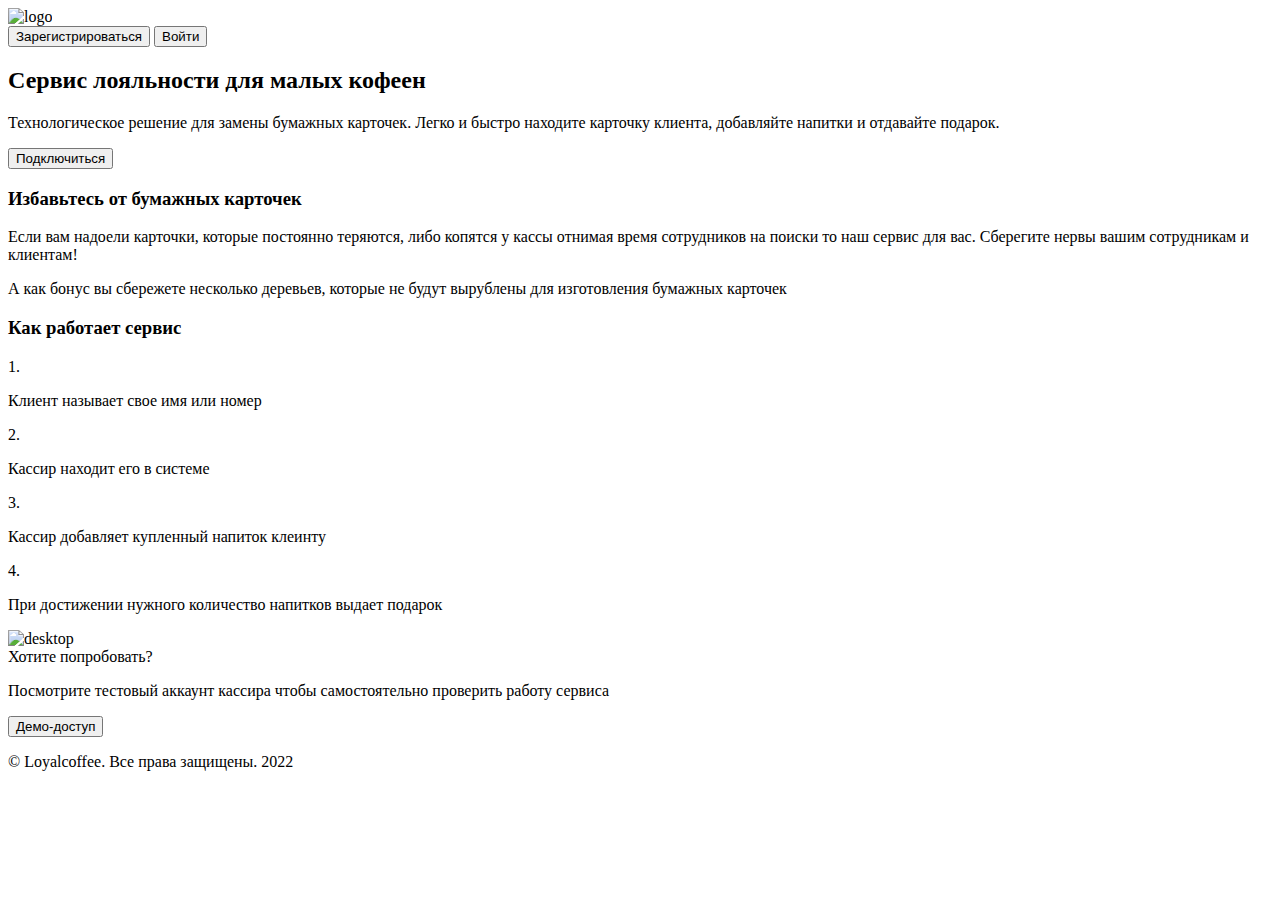
==== templates/index.html @ 98e23208 "Initialize Flask project" ====
<html lang="en">
  <head>
    <meta charset="UTF-8" />
    <meta http-equiv="X-UA-Compatible" content="IE=edge" />
    <meta name="viewport" content="width=device-width, initial-scale=1.0" />
    <link rel="preconnect" href="https://fonts.googleapis.com" />
    <link rel="preconnect" href="https://fonts.gstatic.com" crossorigin />
    <link
      href="https://fonts.googleapis.com/css2?family=Inter:wght@400;500;700&family=Lato:wght@400;700&family=Mulish:wght@400;500;700&family=Trispace&display=swap"
      rel="stylesheet"
    />
    <link rel="stylesheet" href="static/style.css" />
    <title>Cafe Loyalty</title>
  </head>
  <body>
    <div class="wrapper">
      <header class="header">
        <nav class="nav">
          <div class="nav__logo">
            <img src="static/images/logo.png" alt="logo" class="nav__logo-img" />
          </div>
          <div class="nav__buttons">
            <button class="btn btn--reg">Зарегистрироваться</button>
            <button class="btn btn--login">Войти</button>
          </div>
        </nav>
      </header>

      <main class="main">
        <section class="section-first">
          <div class="section-first__box-left">
            <h2 class="section-first__heading">
              Сервис лояльности для малых кофеен
            </h2>
            <p class="section-first__text">
              Технологическое решение для замены бумажных карточек. Легко и
              быстро находите карточку клиента, добавляйте напитки и отдавайте
              подарок.
            </p>
            <button class="btn btn--login">Подключиться</button>
          </div>
          <div class="section-first__box-right">
            <img src="static/images/section-1.png" alt="" class="section-first__img" />
          </div>
        </section>

        <section class="section-second">
          <div class="section-second__box-left">
            <img src="static/images/section-2.png" alt="" class="section-first__img" />
          </div>
          <div class="section-second__box-right">
            <h3 class="section-second__heading">
              Избавьтесь от бумажных карточек
            </h3>
            <p class="section-first__text">
              Если вам надоели карточки, которые постоянно теряются, либо
              копятся у кассы отнимая время сотрудников на поиски то наш сервис
              для вас. Сберегите нервы вашим сотрудникам и клиентам!
            </p>
            <p class="section-first__text">
              А как бонус вы сбережете несколько деревьев, которые не будут
              вырублены для изготовления бумажных карточек
            </p>
          </div>
        </section>

        <section class="section-third">
          <div class="section-third__box-left">
            <h3 class="section-second__heading">Как работает сервис</h3>
            <div class="section-third__advantages">
              <div class="section-third__mini-block">
                <div class="section-third__num">1.</div>
                <p class="section-third__text">
                  Клиент называет свое имя или номер
                </p>
              </div>

              <div class="section-third__mini-block">
                <div class="section-third__num">2.</div>
                <p class="section-third__text">Кассир находит его в системе</p>
              </div>

              <div class="section-third__mini-block">
                <div class="section-third__num">3.</div>
                <p class="section-third__text">
                  Кассир добавляет купленный напиток клеинту
                </p>
              </div>

              <div class="section-third__mini-block">
                <div class="section-third__num">4.</div>
                <p class="section-third__text">
                  При достижении нужного количество напитков выдает подарок
                </p>
              </div>
            </div>
          </div>
          <!-- third box-left -->
          <div class="section-third__box-right">
            <img
              src="static/images/desktop.png"
              alt="desktop"
              class="section-third__img"
            />
          </div>
        </section>

        <section class="section-four">
          <div class="section-four__heading">Хотите попробовать?</div>
          <p class="section-four__text">
            Посмотрите тестовый аккаунт кассира чтобы самостоятельно проверить
            работу сервиса
          </p>
          <button class="btn btn--login">Демо-доступ</button>
        </section>
      </main>

      <footer class="footer">
        <p class="footer__text">© Loyalcoffee. Все права защищены. 2022</p>
      </footer>
    </div>
    <!-- wrapper -->
  </body>
</html>
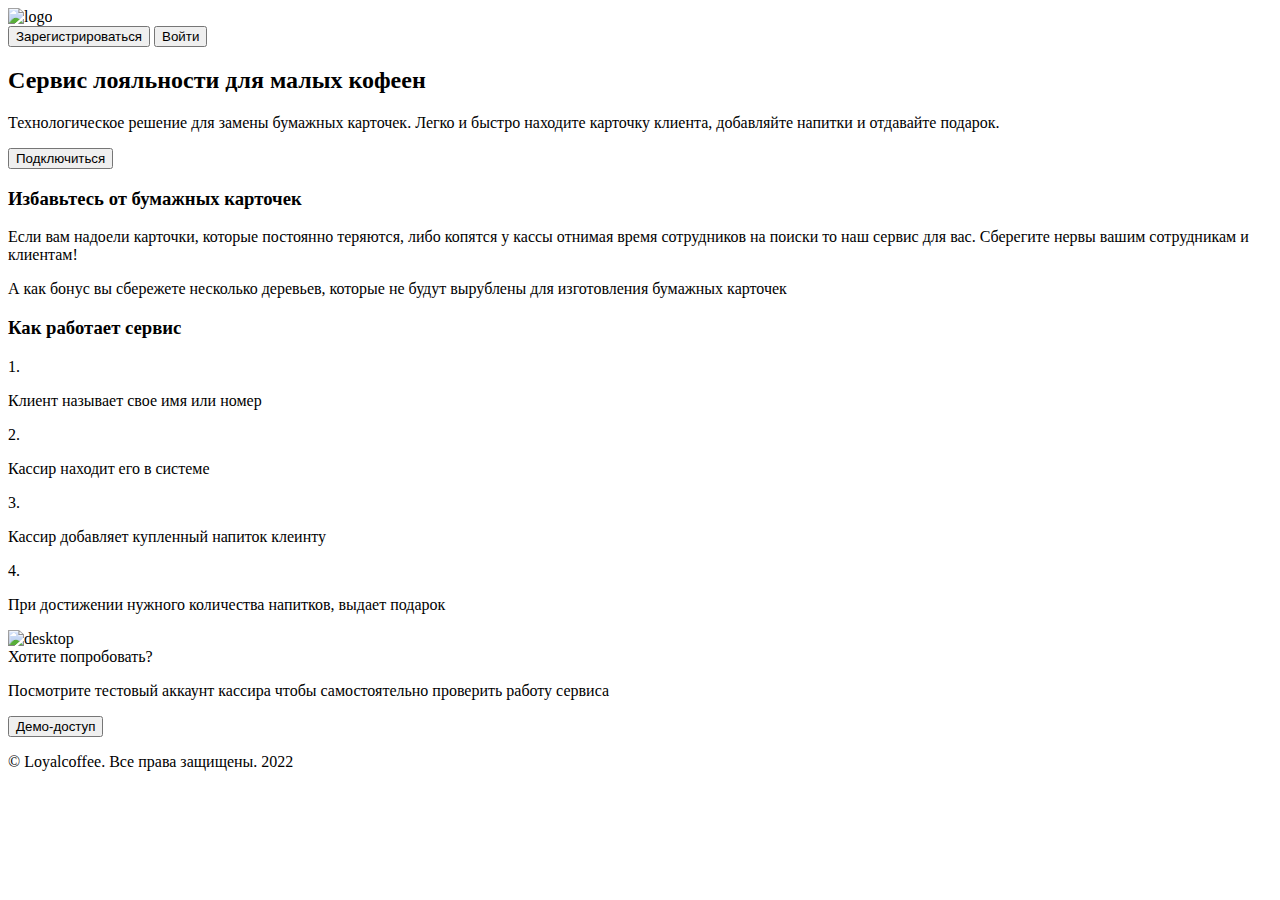
==== commit 3f796fde: "Correct grammar" ====
--- a/templates/index.html
+++ b/templates/index.html
@@ -90,7 +90,7 @@
               <div class="section-third__mini-block">
                 <div class="section-third__num">4.</div>
                 <p class="section-third__text">
-                  При достижении нужного количество напитков выдает подарок
+                  При достижении нужного количества напитков, выдает подарок
                 </p>
               </div>
             </div>
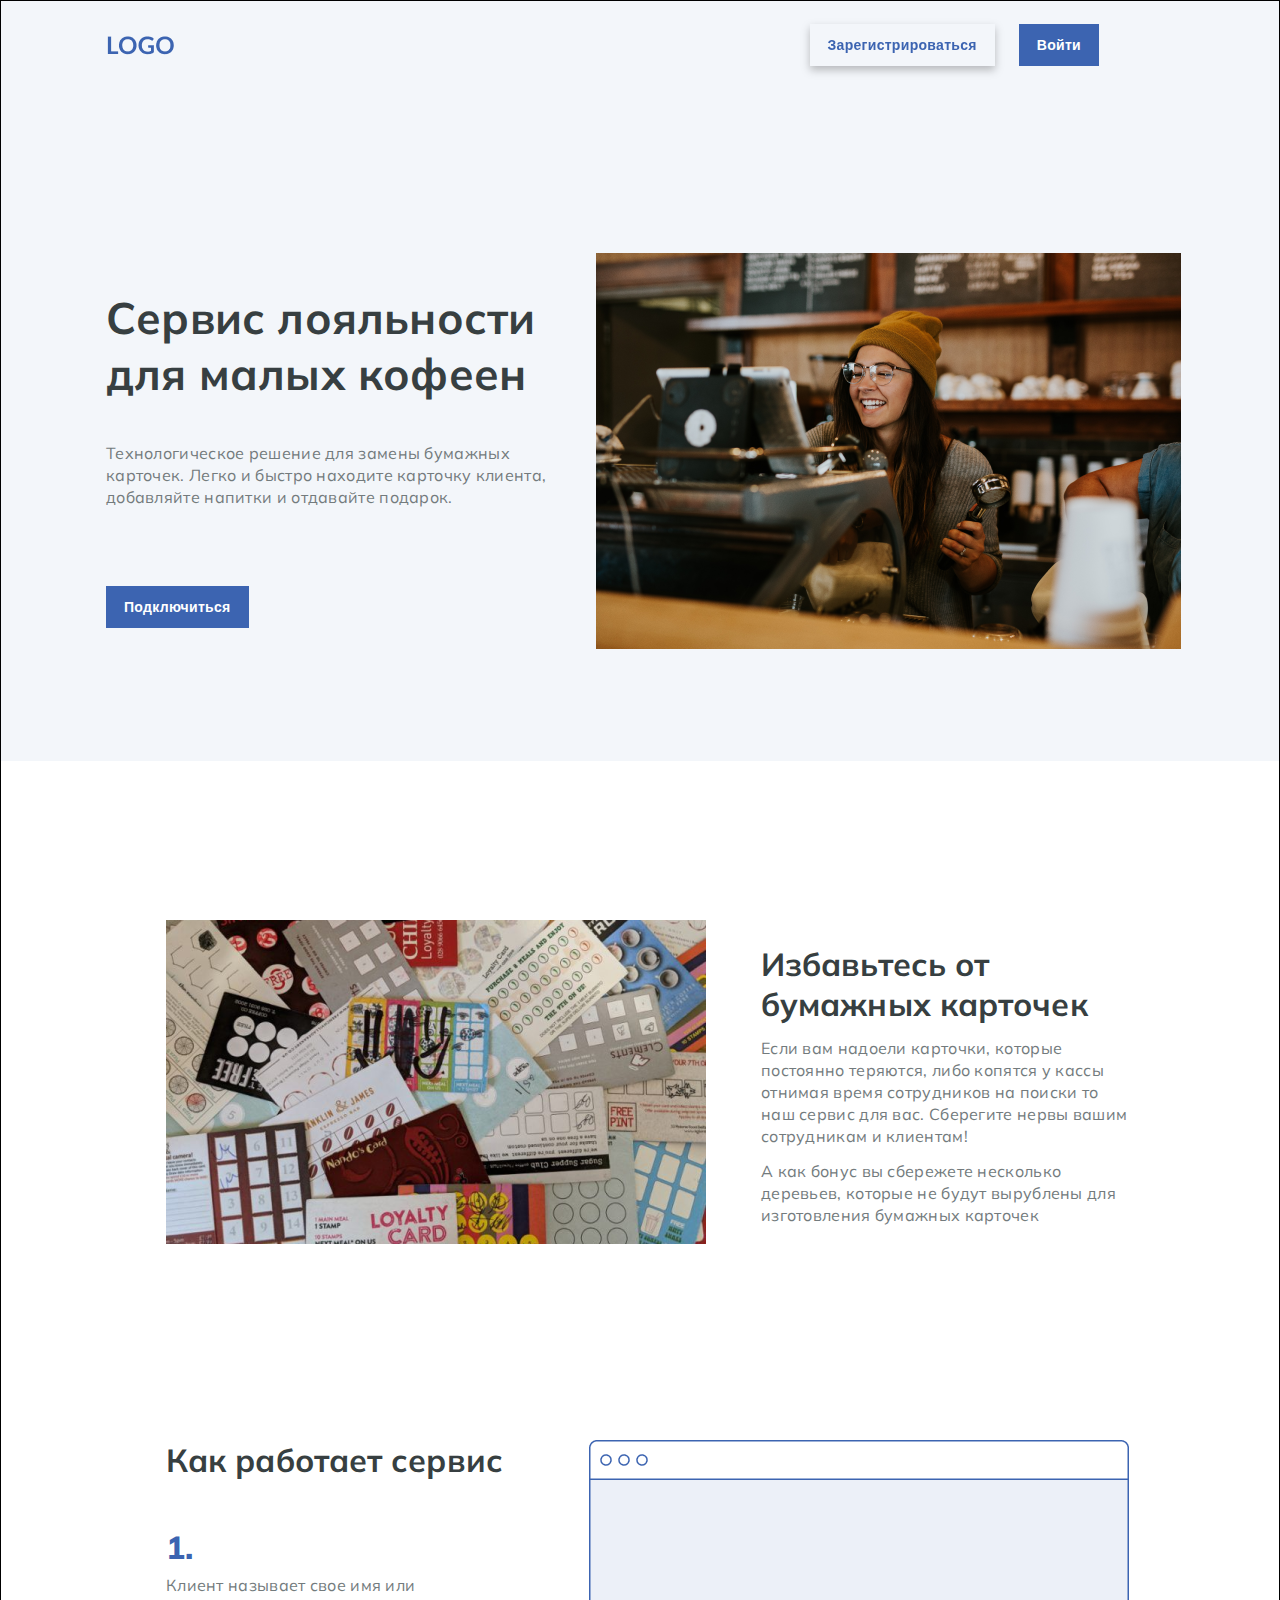
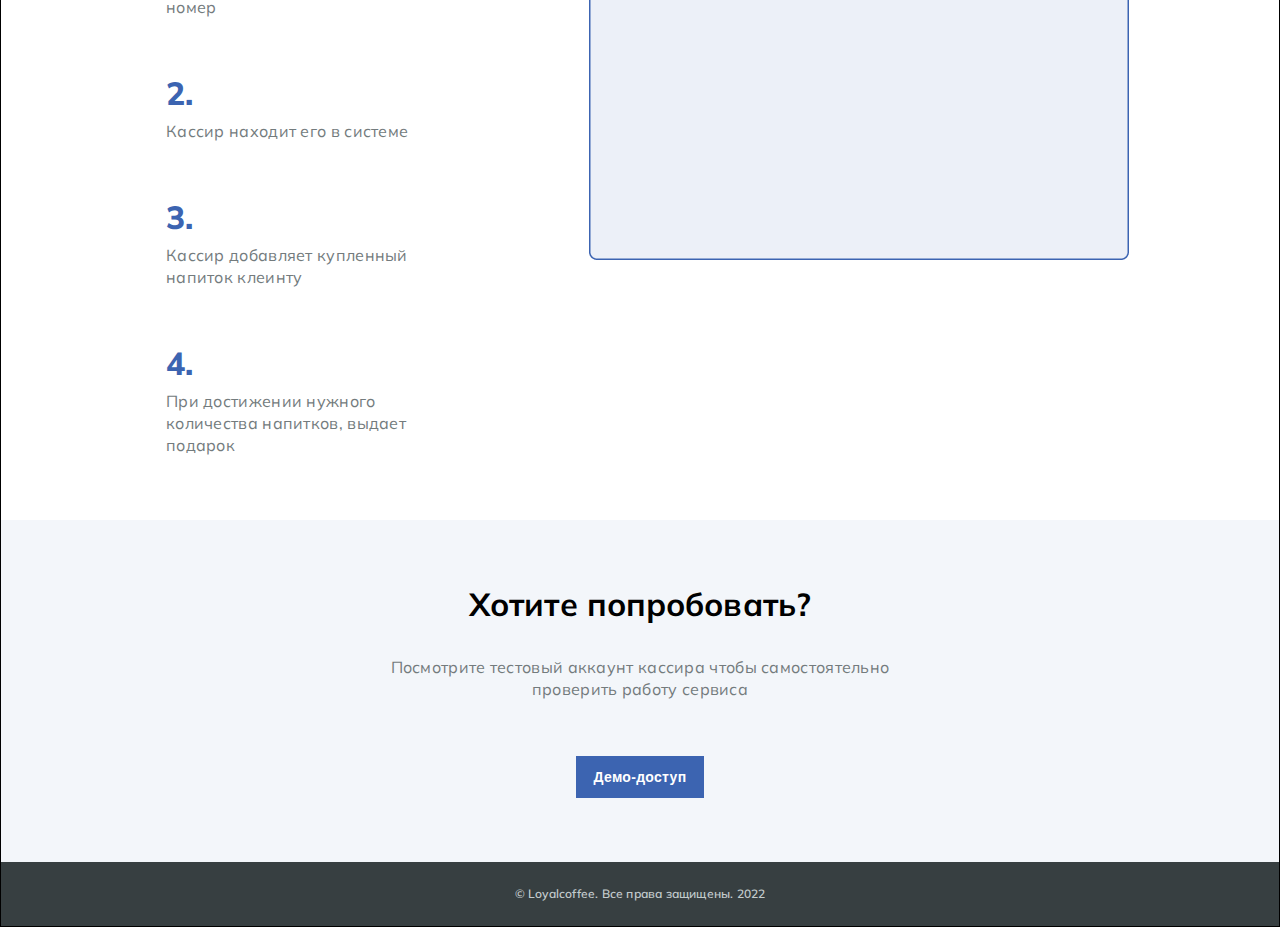
==== commit 7230b087: "copied all to new branch" ====
--- a/templates/index.html
+++ b/templates/index.html
@@ -9,7 +9,7 @@
       href="https://fonts.googleapis.com/css2?family=Inter:wght@400;500;700&family=Lato:wght@400;700&family=Mulish:wght@400;500;700&family=Trispace&display=swap"
       rel="stylesheet"
     />
-    <link rel="stylesheet" href="static/style.css" />
+    <link rel="stylesheet" href="../static/style.css" />
     <title>Cafe Loyalty</title>
   </head>
   <body>
@@ -17,7 +17,11 @@
       <header class="header">
         <nav class="nav">
           <div class="nav__logo">
-            <img src="static/images/logo.png" alt="logo" class="nav__logo-img" />
+            <img
+              src="../static/images/logo.png"
+              alt="logo"
+              class="nav__logo-img"
+            />
           </div>
           <div class="nav__buttons">
             <button class="btn btn--reg">Зарегистрироваться</button>
@@ -40,13 +44,21 @@
             <button class="btn btn--login">Подключиться</button>
           </div>
           <div class="section-first__box-right">
-            <img src="static/images/section-1.png" alt="" class="section-first__img" />
+            <img
+              src="../static/images/section-1.png"
+              alt=""
+              class="section-first__img"
+            />
           </div>
         </section>
 
         <section class="section-second">
           <div class="section-second__box-left">
-            <img src="static/images/section-2.png" alt="" class="section-first__img" />
+            <img
+              src="../static/images/section-2.png"
+              alt=""
+              class="section-first__img"
+            />
           </div>
           <div class="section-second__box-right">
             <h3 class="section-second__heading">
@@ -98,7 +110,7 @@
           <!-- third box-left -->
           <div class="section-third__box-right">
             <img
-              src="static/images/desktop.png"
+              src="../static/images/desktop.png"
               alt="desktop"
               class="section-third__img"
             />
--- a/static/style.css
+++ b/static/style.css
@@ -0,0 +1,239 @@
+html {
+  font-size: 62.5%; /*1rem = 10px*/
+  font-family: "Mulish", sans-serif;
+}
+
+body {
+  margin: 0;
+  padding: 0;
+  margin-top: 0;
+  box-sizing: border-box;
+}
+
+.wrapper {
+  max-width: 144rem;
+  margin: 0 auto;
+  border: 1px solid black;
+}
+
+nav {
+  display: flex;
+  justify-content: space-between;
+  background-color: #f3f6fa;
+}
+
+.nav__logo {
+  margin-left: 16.5rem;
+  margin-top: 2.8rem;
+}
+
+.nav__buttons {
+  margin-right: 18rem;
+  margin-top: 2.3rem;
+  margin-bottom: 2.3rem;
+}
+
+/* SECTIONS ============================= */
+
+.section-first {
+  display: flex;
+  background-color: #f3f6fa;
+  padding-top: 16.4rem;
+}
+
+.section-first__box-left {
+  min-width: 44.5rem;
+  margin-left: 16.5rem;
+}
+
+.section-first__heading {
+  font-weight: 700;
+  font-size: 4.4rem;
+  line-height: 5.6rem;
+  letter-spacing: 0.2px;
+  color: #373f41;
+}
+
+.section-first__text {
+  margin-top: 4rem;
+  font-weight: 400;
+  font-size: 16px;
+  line-height: 22px;
+  letter-spacing: 0.3px;
+  color: #737b7d;
+  margin-bottom: 7.8rem;
+}
+
+.section-first__box-right {
+  margin-right: 15rem;
+  margin-left: 9.5rem;
+}
+
+.section-first__img {
+  margin-bottom: 11.2rem;
+}
+
+.section-second {
+  display: flex;
+}
+
+.section-second__box-left {
+  margin-left: 16.5rem;
+  margin-top: 15.9rem;
+}
+
+.section-second__box-right {
+  margin-right: 15rem;
+  margin-left: 5.5rem;
+  margin-top: 18.3rem;
+}
+
+.section-second__heading {
+  margin: 0;
+  font-weight: 700;
+  font-size: 3.2rem;
+  line-height: 4rem;
+  letter-spacing: 0.1px;
+  color: #373f41;
+}
+
+.section-second__box-right p {
+  margin-top: 1.3rem;
+  margin-bottom: 0;
+}
+
+.section-third {
+  margin-left: 16.5rem;
+  display: flex;
+}
+
+.section-third__box-left {
+  margin-top: 8.4rem;
+  margin-right: 3rem;
+  width: 54rem;
+}
+
+.section-third__advantages {
+  display: flex;
+  flex-wrap: wrap;
+  margin-top: 5.6rem;
+}
+
+.section-third__num {
+  font-weight: 800;
+  font-size: 3.2rem;
+  line-height: 2.2rem;
+  letter-spacing: 0.3px;
+  color: #3c64b1;
+  margin-bottom: 1.6rem;
+}
+
+.section-third__mini-block {
+  width: 25.5rem;
+  margin-bottom: 4.8rem;
+}
+
+.section-third__mini-block:nth-child(odd) {
+  margin-right: 3rem;
+}
+
+.section-third__text {
+  font-weight: 400;
+  font-size: 1.6rem;
+  line-height: 2.2rem;
+  letter-spacing: 0.3px;
+  color: #737b7d;
+}
+
+.section-third__box-right {
+  margin-top: 8.4rem;
+  margin-right: 15rem;
+  margin-bottom: 9.6rem;
+}
+
+.section-four {
+  background-color: #f3f6fa;
+  display: flex;
+  flex-direction: column;
+  align-items: center;
+}
+
+.section-four__heading {
+  padding-top: 6.4rem;
+  font-weight: 700;
+  font-size: 3.2rem;
+  line-height: 4rem;
+  letter-spacing: 0.1px;
+}
+
+.section-four__text {
+  margin-top: 3.2rem;
+  font-weight: 400;
+  font-size: 1.6rem;
+  line-height: 2.2rem;
+  letter-spacing: 0.3px;
+  color: #737b7d;
+  text-align: center;
+  width: 54rem;
+  margin-bottom: 5.6rem;
+}
+
+.section-four button {
+  margin-bottom: 6.4rem;
+}
+
+.footer {
+  height: 6.4rem;
+  background-color: #373f41;
+  color: #c3cbcd;
+
+  display: flex;
+  align-items: center;
+  justify-content: center;
+}
+
+.footer p {
+  margin: 0;
+  font-weight: 600;
+  font-size: 1.2rem;
+  line-height: 1.6rem;
+  letter-spacing: 0.2px;
+}
+
+/* BUTTONS ================================*/
+
+.btn {
+  cursor: pointer;
+  background-color: #3c64b1;
+  padding: 1.2rem 1.8rem;
+  color: #fff;
+  border: none;
+  font-size: 1.4rem;
+  line-height: 1.8rem;
+  font-weight: 600;
+  font-style: normal;
+  letter-spacing: 0.03rem;
+}
+
+.btn--reg {
+  background-color: #f3f6fa;
+  color: #3c64b1;
+  margin-right: 2.1rem;
+  filter: drop-shadow(0px 4px 4px rgba(0, 0, 0, 0.25));
+}
+
+/* MEDIA ============================================================ */
+
+@media (max-width: 1300px) {
+  .nav__logo {
+    margin-left: 10.5rem;
+  }
+
+  .section-first__box-left {
+    margin-left: 10.5rem;
+  }
+
+  .section-first__box-right {
+    margin-left: 4.5rem;
+  }
+}
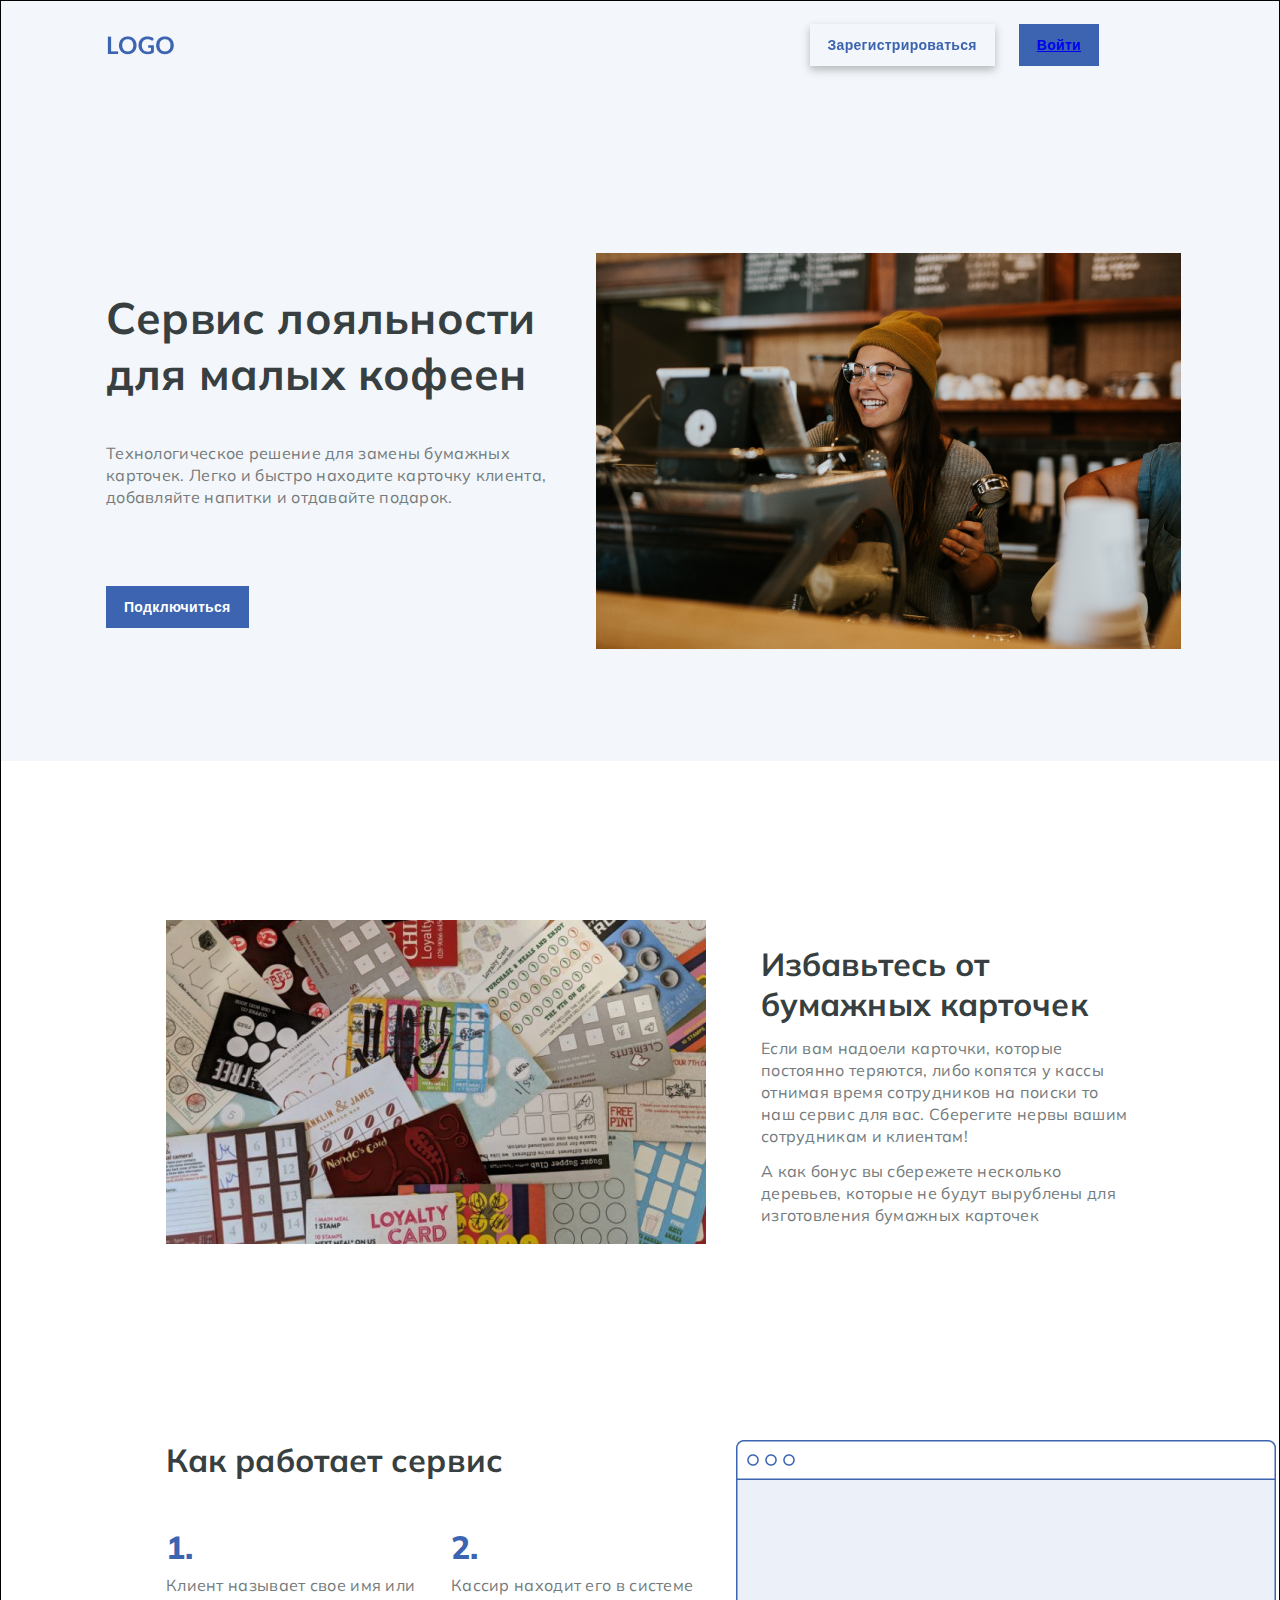
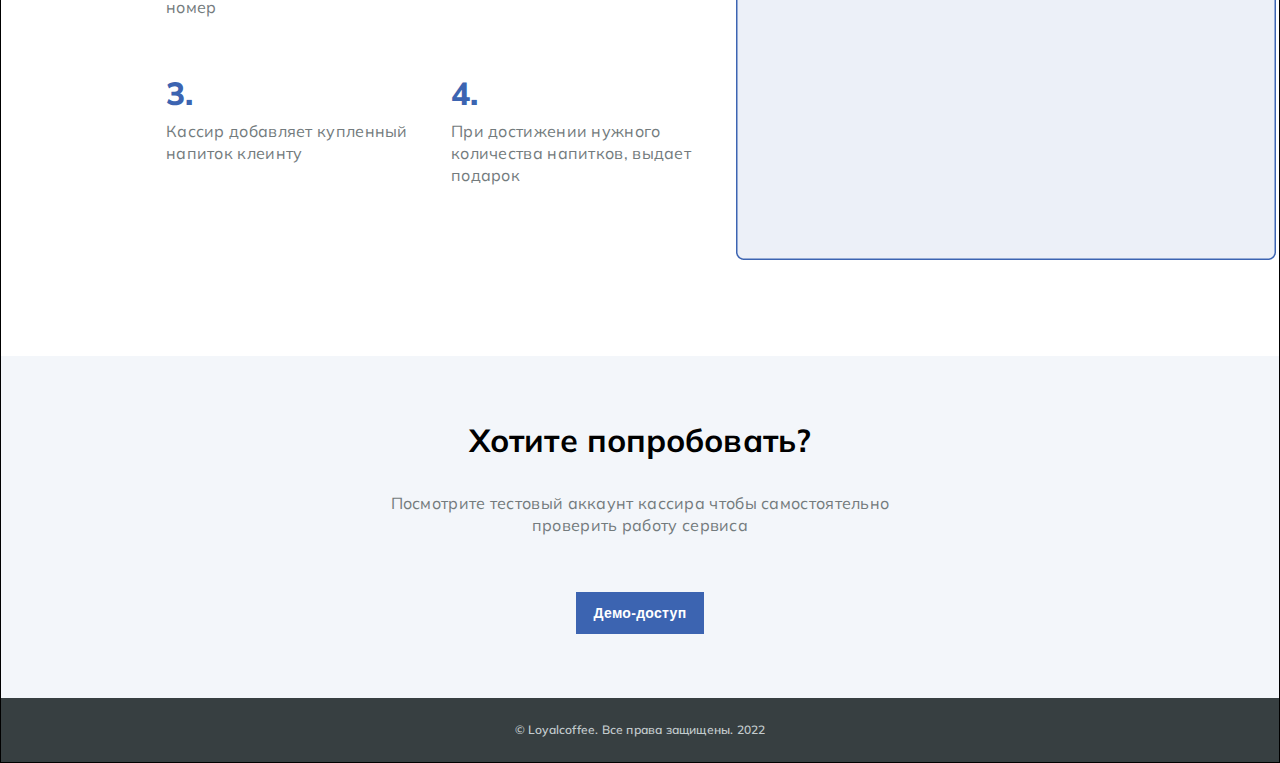
==== commit 42bfdac7: "login finished, main page edited" ====
--- a/templates/index.html
+++ b/templates/index.html
@@ -25,7 +25,9 @@
           </div>
           <div class="nav__buttons">
             <button class="btn btn--reg">Зарегистрироваться</button>
-            <button class="btn btn--login">Войти</button>
+            <button class="btn btn--login">
+              <a href="../templates/login.html">Войти</a>
+            </button>
           </div>
         </nav>
       </header>
--- a/static/style.css
+++ b/static/style.css
@@ -147,7 +147,6 @@
 
 .section-third__box-right {
   margin-top: 8.4rem;
-  margin-right: 15rem;
   margin-bottom: 9.6rem;
 }
 
@@ -200,6 +199,66 @@
   letter-spacing: 0.2px;
 }
 
+/* LOGIN PAGE ============================*/
+
+.login-box {
+  position: relative;
+  display: flex;
+  flex-direction: column;
+  align-items: center;
+  margin-top: 31.5rem;
+}
+
+.login-box h2 {
+  margin-top: 0.8rem;
+  margin-bottom: 4rem;
+  font-weight: 500;
+  font-size: 2rem;
+  line-height: 2.4rem;
+}
+
+.form {
+  display: flex;
+  flex-direction: column;
+  width: 52rem;
+}
+
+.form__label {
+  font-weight: 400;
+  font-size: 1.6rem;
+  line-height: 1.9rem;
+  margin-bottom: 0.8rem;
+}
+
+.form__input {
+  height: 4.9rem;
+  border: 1px solid #e4e4e7;
+  border-radius: 12px;
+  padding-left: 1.6rem;
+  margin-bottom: 1.2rem;
+}
+
+.form__input:focus {
+  outline: 1px solid #5c73db;
+}
+
+.login-box__text {
+  font-weight: 400;
+  font-size: 1.6rem;
+  line-height: 1.9rem;
+  text-align: center;
+}
+
+.login-box__forget p {
+  margin-top: 1.6rem;
+}
+
+.login-box__img {
+  position: absolute;
+  top: 55%;
+  right: 37%;
+  z-index: 10;
+}
 /* BUTTONS ================================*/
 
 .btn {
@@ -222,6 +281,12 @@
   filter: drop-shadow(0px 4px 4px rgba(0, 0, 0, 0.25));
 }
 
+.btn--enter {
+  width: 100%;
+  background: #4763e4;
+  border-radius: 12px;
+}
+
 /* MEDIA ============================================================ */
 
 @media (max-width: 1300px) {
